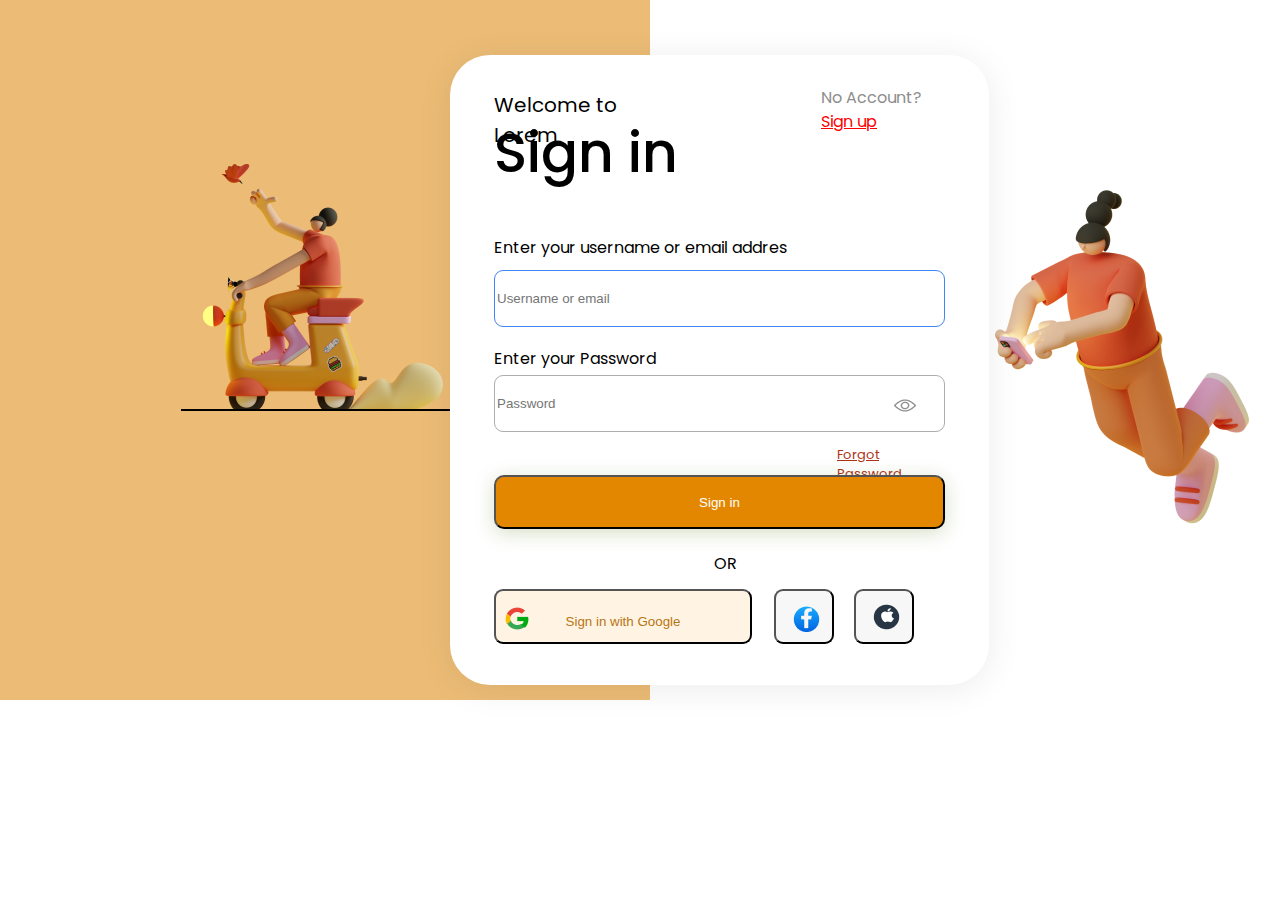
==== index(1).html @ 8734b082 "Add files via upload" ====
<!DOCTYPE html>
<html>
<head>
	<meta charset="utf-8">
	<title>Labaratory 11</title>
	<link rel="stylesheet" type="text/css" href="styles.css">
	<link rel="stylesheet" type="text/css" href="script.js">
	<link href="https://fonts.googleapis.com/css2?family=Poppins:wght@100&display=swap" rel="stylesheet">
</head>
<body>
	<div class="main">
		<div class="main_left">
			<div class="picture">
				<img src="Saly-3.png">
				<div class="line"></div>
			</div>
		</div>
		<div class="main_right">
			<img src="Saly-2.png">
		</div>
		<div class="main_sign">
				<img src="Vector (глаз).png" class="eyes">
				<img src="Vector глаз.png" class="eye">
			<p class="main_sign_p1">Welcome to Lorem</p>
			<h1>Sign in</h1>
			<p class="main_sign_p2">No Account?
				<a href="">Sign up</a>
			</p>
			<p class="main_sign_p3">Enter your username or email addres</p>
			<input type="text" id="username" placeholder="Username or email">
			<label for="username"></label>
			<p class="main_sign_p4">Enter your Password</p>
			<input type="Password" id="Password" placeholder="Password">
			
			<label for="Password"></label>
			<a href="" class="href">Forgot Password</a>
			<button class="sign">Sign in</button> 
			<p class="main_sign_p5">OR</p>
			<button class="google">Sign in with Google 
				<img src="vector.png" class="top">
				<img src="vector (1).png" class="left">
				<img src="vector (2).png" class="right">
				<img src="vector (3).png" class="bottom">
			</button> 
			<button class="facebook">
				<img src="bg.png" class="face">
				<img src="f.png" class="book">
			</button>
			<button class="apple">
				<img src="bg(apple).png" class="app">
				<img src="apple.png" class="le">
			</button>
		</div>
	</div>
</body>
</html>
---- styles.css ----
body{
	font-family:'Poppins', sans-serif;;
}
.main_left {
position: absolute;
width: 650px;
height: 700px;
left: 0px;
top: 0px;
background: #ECBC76;
}
.picture {
position: absolute;
left: 181px;
top: 153px;
}
.line {
	position: absolute;
width: 400px;
height: 0px;
top: 256px;
border: 1px solid #000000;
}
.main_sign{
	position: absolute;
width: 539px;
height: 630px;
left: 450px;
top: 55px;
background: #FFFFFF;
box-shadow: 0px 4px 35px rgba(0, 0, 0, 0.08);
border-radius: 40px;
}
.main_sign_p1 {
	position: absolute;
width: 188px;
height: 30px;
left: 44px;
top: 15px;
font-family: Poppins;
font-style: normal;
font-weight: normal;
font-size: 20px;
line-height: 30px;
color: #000000;
}
.main_sign_p2 {
	position: absolute;
width: 124px;
height: 48px;
right: 44px;
top: 15px;

font-family: Poppins;
font-style: normal;
font-weight: normal;
font-size: 16px;
line-height: 24px;

color: #8D8D8D;
}
.main_sign_p2 a{
	color: red;
}
.main_sign_p3 {
	position: absolute;
left: 44px;
top: 165px;
font-family: Poppins;
font-style: normal;
font-weight: normal;
font-size: 16px;
line-height: 24px;
}
#username {
	position: absolute;
width: 451px;
height: 57px;
left: 44px;
top: 215px;
background: #FFFFFF;
border: 1px solid #4285F4;
box-sizing: border-box;
border-radius: 9px;
}
#Password {
	position: absolute;
width: 451px;
height: 57px;
left: 44px;
top: 320px;
background: #FFFFFF;
border: 1px solid #ADADAD;
box-sizing: border-box;
border-radius: 9px;
}
.main_sign h1{
	position: absolute;
width: 186px;
height: 83px;
left: 44px;
top: 20px;
font-family: Poppins;
font-style: normal;
font-weight: 500;
font-size: 55px;
line-height: 82px;
color:#000000 ;
}
.main_right{
position: absolute;
left: 900px;
top: 124px;
background: url(.png);
}
.main_sign_p4 {
position: absolute;
left: 44px;
top: 275px;
}
.href {
	position: absolute;
width: 108px;
height: 20px;
right: 44px;
top: 390px;
font-family: Poppins;
font-style: normal;
font-weight: normal;
font-size: 13px;
line-height: 19px;
color: #AD3113;
}
.sign {
	position: absolute;
width: 451px;
height: 54px;
left: 44px;
top: 420px;
background: #E48700;
box-shadow: 0px 4px 19px rgba(119, 147, 65, 0.3);
border-radius: 10px;
color: #FFFFFF;
}
.main_sign_p5 {
	position: absolute;
left: 264px;
top: 480px;
}
.google {
	position: absolute;
width: 258px;
height: 55px;
left: 44px;
top: 534px;
text-align: center;
padding-top: 10px;
background: #FFF4E3;
border-radius: 9px;
color: #B87514;
}
.top {
	position: absolute;
	left: 10px;
	top: 16px;
}
.bottom {
	position: absolute;
	left: 9px;
	top: 22px;
}
.left {
	position: absolute;
	left: 10px;
	top: 29px;
}
.right {
	position: absolute;
	left: 21px;
	top: 25px;
}
.facebook {
	position: absolute;
width: 60px;
height: 55px;
left: 324px;
top: 534px;

background: #F7F7F7;
border-radius: 9px;
}
.apple {
	position: absolute;
width: 60px;
height: 55px;
left: 404px;
top: 534px;

background: #F7F7F7;
border-radius: 9px;
}
.face {
	position: absolute;
left: 17px;	
top: 15px;
z-index: 1;
}
.book {
	position: absolute;
	left: 25px;
	top: 17px;
	z-index: 2;
}
.app{
	position: absolute;
left: 17px;	
top: 13px;
z-index: 1;
}
.le{
	position: absolute;
	left: 25px;
	top: 17px;
	z-index: 2;
}
.eyes {
	position: absolute;
	left: 444px;
	top: 344px;
	z-index: 1;
}
.eye {
	position: absolute;
	left: 450px;
	top: 346px;
	z-index: 1;
}
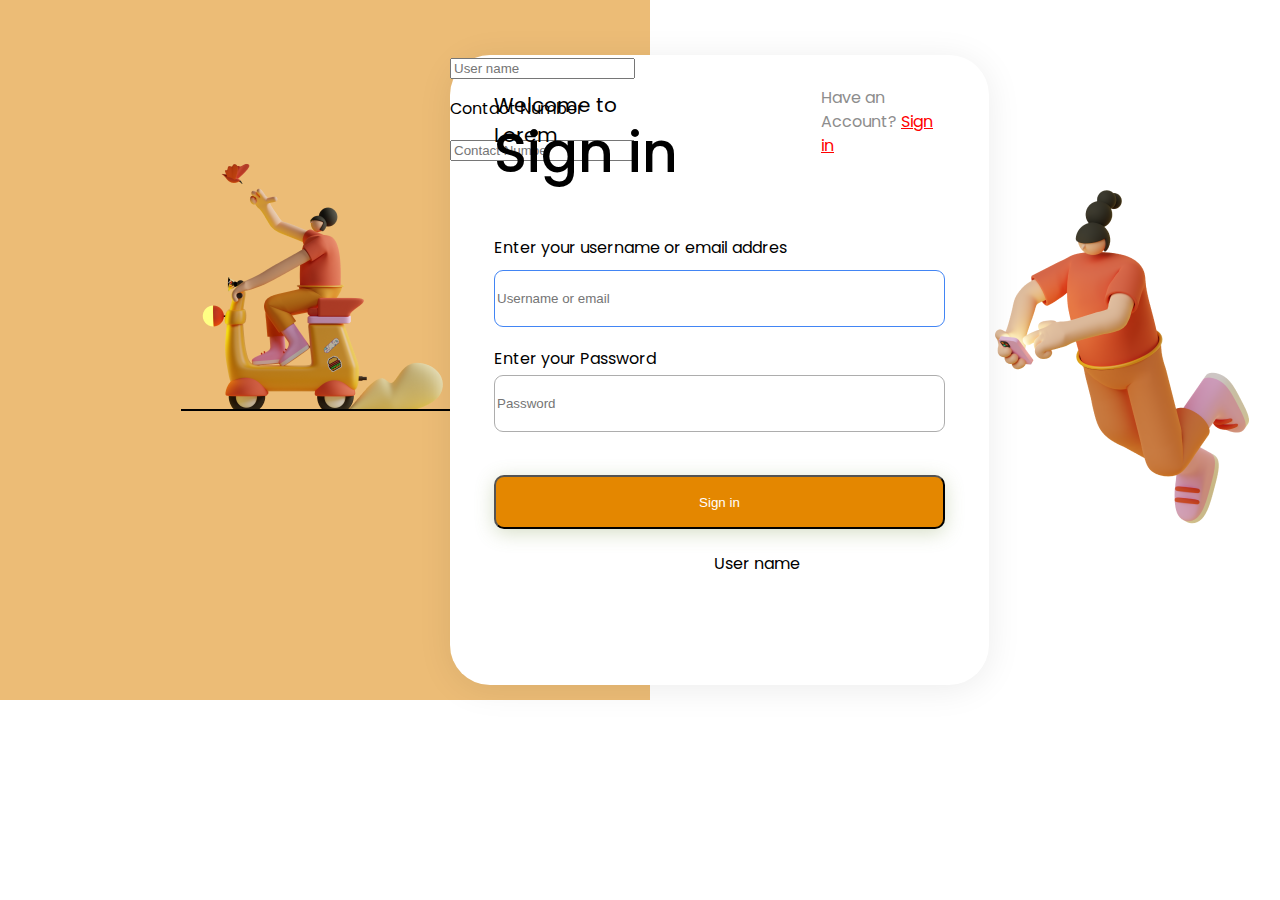
==== commit 816f6237: "Add files via upload" ====
--- a/index(1).html
+++ b/index(1).html
@@ -4,7 +4,7 @@
 	<meta charset="utf-8">
 	<title>Labaratory 11</title>
 	<link rel="stylesheet" type="text/css" href="styles.css">
-	<link rel="stylesheet" type="text/css" href="script.js">
+	<link rel="stylesheet" type="text/css" href="scripts.js">
 	<link href="https://fonts.googleapis.com/css2?family=Poppins:wght@100&display=swap" rel="stylesheet">
 </head>
 <body>
@@ -19,37 +19,25 @@
 			<img src="Saly-2.png">
 		</div>
 		<div class="main_sign">
-				<img src="Vector (глаз).png" class="eyes">
-				<img src="Vector глаз.png" class="eye">
+				
 			<p class="main_sign_p1">Welcome to Lorem</p>
 			<h1>Sign in</h1>
-			<p class="main_sign_p2">No Account?
-				<a href="">Sign up</a>
+			<p class="main_sign_p2">Have an Account?
+				<a href="file:///C:/Users/77713/Dropbox/Мой%20ПК%20(LAPTOP-1G3UKBIE)/Desktop/webка/lab%2011/index.html">Sign in</a>
 			</p>
 			<p class="main_sign_p3">Enter your username or email addres</p>
 			<input type="text" id="username" placeholder="Username or email">
 			<label for="username"></label>
+			<p class="main_sign_p5">User name</p>
+			<input type="text" id="Name" placeholder="User name">
+			<label for="Name"></label>
+			<p class="main_sign_p6">Contact Number</p>
+			<input type="text" id="contact" placeholder="Contact Number">
+			<label for="contact"></label>
 			<p class="main_sign_p4">Enter your Password</p>
 			<input type="Password" id="Password" placeholder="Password">
-			
 			<label for="Password"></label>
-			<a href="" class="href">Forgot Password</a>
 			<button class="sign">Sign in</button> 
-			<p class="main_sign_p5">OR</p>
-			<button class="google">Sign in with Google 
-				<img src="vector.png" class="top">
-				<img src="vector (1).png" class="left">
-				<img src="vector (2).png" class="right">
-				<img src="vector (3).png" class="bottom">
-			</button> 
-			<button class="facebook">
-				<img src="bg.png" class="face">
-				<img src="f.png" class="book">
-			</button>
-			<button class="apple">
-				<img src="bg(apple).png" class="app">
-				<img src="apple.png" class="le">
-			</button>
 		</div>
 	</div>
 </body>
